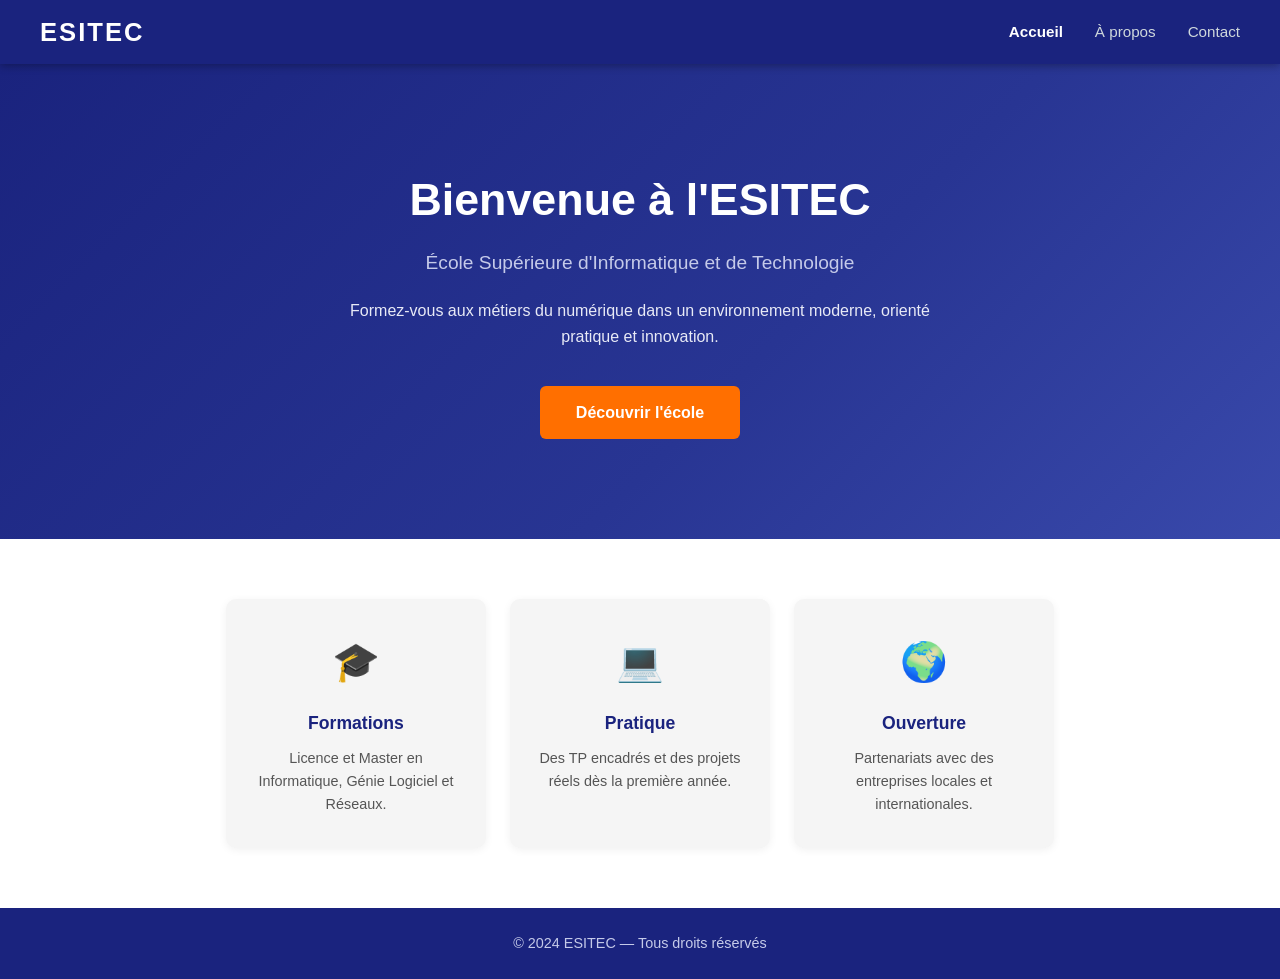
==== index.html @ 2715758f "initialisation du projet et ajout des fichiers du site" ====
<!DOCTYPE html>
<html lang="fr">
<head>
  <meta charset="UTF-8" />
  <meta name="viewport" content="width=device-width, initial-scale=1.0"/>
  <title>ESITEC — Accueil</title>
  <link rel="stylesheet" href="style.css" />
</head>
<body>

  <header>
    <nav>
      <div class="logo">ESITEC</div>
      <ul>
        <li><a href="index.html" class="active">Accueil</a></li>
        <li><a href="about.html">À propos</a></li>
        <li><a href="contact.html">Contact</a></li>
      </ul>
    </nav>
  </header>

  <main>
    <section class="hero">
      <h1>Bienvenue à l'ESITEC</h1>
      <p class="subtitle">École Supérieure d'Informatique et de Technologie</p>
      <p class="description">
        Formez-vous aux métiers du numérique dans un environnement moderne,
        orienté pratique et innovation.
      </p>
      <a href="about.html" class="btn">Découvrir l'école</a>
    </section>

    <section class="features">
      <div class="card">
        <span class="icon">🎓</span>
        <h3>Formations</h3>
        <p>Licence et Master en Informatique, Génie Logiciel et Réseaux.</p>
      </div>
      <div class="card">
        <span class="icon">💻</span>
        <h3>Pratique</h3>
        <p>Des TP encadrés et des projets réels dès la première année.</p>
      </div>
      <div class="card">
        <span class="icon">🌍</span>
        <h3>Ouverture</h3>
        <p>Partenariats avec des entreprises locales et internationales.</p>
      </div>
    </section>
  </main>

  <footer>
    <p>&copy; 2024 ESITEC — Tous droits réservés</p>
  </footer>

</body>
</html>
---- style.css ----
/* =============================================
   ESITEC — Feuille de style principale
   Q2 : modifier background-color du header
        #1a237e  →  #006064
   ============================================= */

* { margin: 0; padding: 0; box-sizing: border-box; }

body {
  font-family: 'Segoe UI', Tahoma, Geneva, Verdana, sans-serif;
  color: #333;
  background-color: #f9f9f9;
  line-height: 1.6;
}

/* ── Navigation ── */
header {
  background-color: #1a237e;  /* Q2 : changer cette valeur */
  padding: 0 40px;
  position: sticky;
  top: 0;
  z-index: 100;
  box-shadow: 0 2px 8px rgba(0,0,0,0.3);
}

nav {
  display: flex;
  justify-content: space-between;
  align-items: center;
  height: 64px;
}

.logo {
  font-size: 1.6rem;
  font-weight: 700;
  color: #ffffff;
  letter-spacing: 2px;
}

nav ul { list-style: none; display: flex; gap: 32px; }
nav ul li a { color: #cfd8dc; text-decoration: none; font-size: 0.95rem; transition: color 0.2s; }
nav ul li a:hover, nav ul li a.active { color: #ffffff; font-weight: 600; }

/* ── Hero ── */
.hero {
  background: linear-gradient(135deg, #1a237e 0%, #283593 60%, #3949ab 100%);
  color: white;
  text-align: center;
  padding: 100px 40px;
}

.hero h1 { font-size: 2.8rem; margin-bottom: 12px; }
.hero .subtitle { font-size: 1.2rem; color: #c5cae9; margin-bottom: 20px; }
.hero .description { max-width: 600px; margin: 0 auto 36px; font-size: 1rem; color: #e8eaf6; }

.btn {
  display: inline-block;
  background-color: #ff6f00;
  color: white;
  padding: 14px 36px;
  border-radius: 6px;
  text-decoration: none;
  font-weight: 600;
  font-size: 1rem;
  transition: background-color 0.2s;
}
.btn:hover { background-color: #e65100; }

/* ── Cards ── */
.features {
  display: flex;
  gap: 24px;
  padding: 60px 40px;
  justify-content: center;
  flex-wrap: wrap;
  background: #ffffff;
}

.card {
  background: #f5f5f5;
  border-radius: 10px;
  padding: 32px 28px;
  width: 260px;
  text-align: center;
  box-shadow: 0 2px 8px rgba(0,0,0,0.06);
  transition: transform 0.2s;
}
.card:hover { transform: translateY(-4px); }
.card .icon { font-size: 2.4rem; display: block; margin-bottom: 16px; }
.card h3 { font-size: 1.1rem; color: #1a237e; margin-bottom: 10px; }
.card p { font-size: 0.9rem; color: #555; }

/* ── Pages internes ── */
.page-hero { background-color: #1a237e; color: white; text-align: center; padding: 60px 40px; }
.page-hero h1 { font-size: 2.2rem; }
.page-hero p { color: #c5cae9; margin-top: 10px; }

.content { max-width: 800px; margin: 50px auto; padding: 0 40px; }
.content h2 { color: #1a237e; font-size: 1.5rem; margin: 32px 0 12px; border-left: 4px solid #ff6f00; padding-left: 12px; }
.content p { font-size: 1rem; color: #444; margin-bottom: 16px; }

/* ── Formulaire ── */
.form-group { margin-bottom: 20px; }
.form-group label { display: block; font-weight: 600; margin-bottom: 6px; color: #333; }
.form-group input, .form-group textarea {
  width: 100%; padding: 12px 16px;
  border: 1.5px solid #ccc; border-radius: 6px;
  font-size: 1rem; font-family: inherit;
  transition: border-color 0.2s;
}
.form-group input:focus, .form-group textarea:focus { outline: none; border-color: #1a237e; }
.form-group textarea { height: 130px; resize: vertical; }

/* ── Footer ── */
footer { background-color: #1a237e; color: #c5cae9; text-align: center; padding: 24px; font-size: 0.9rem; }
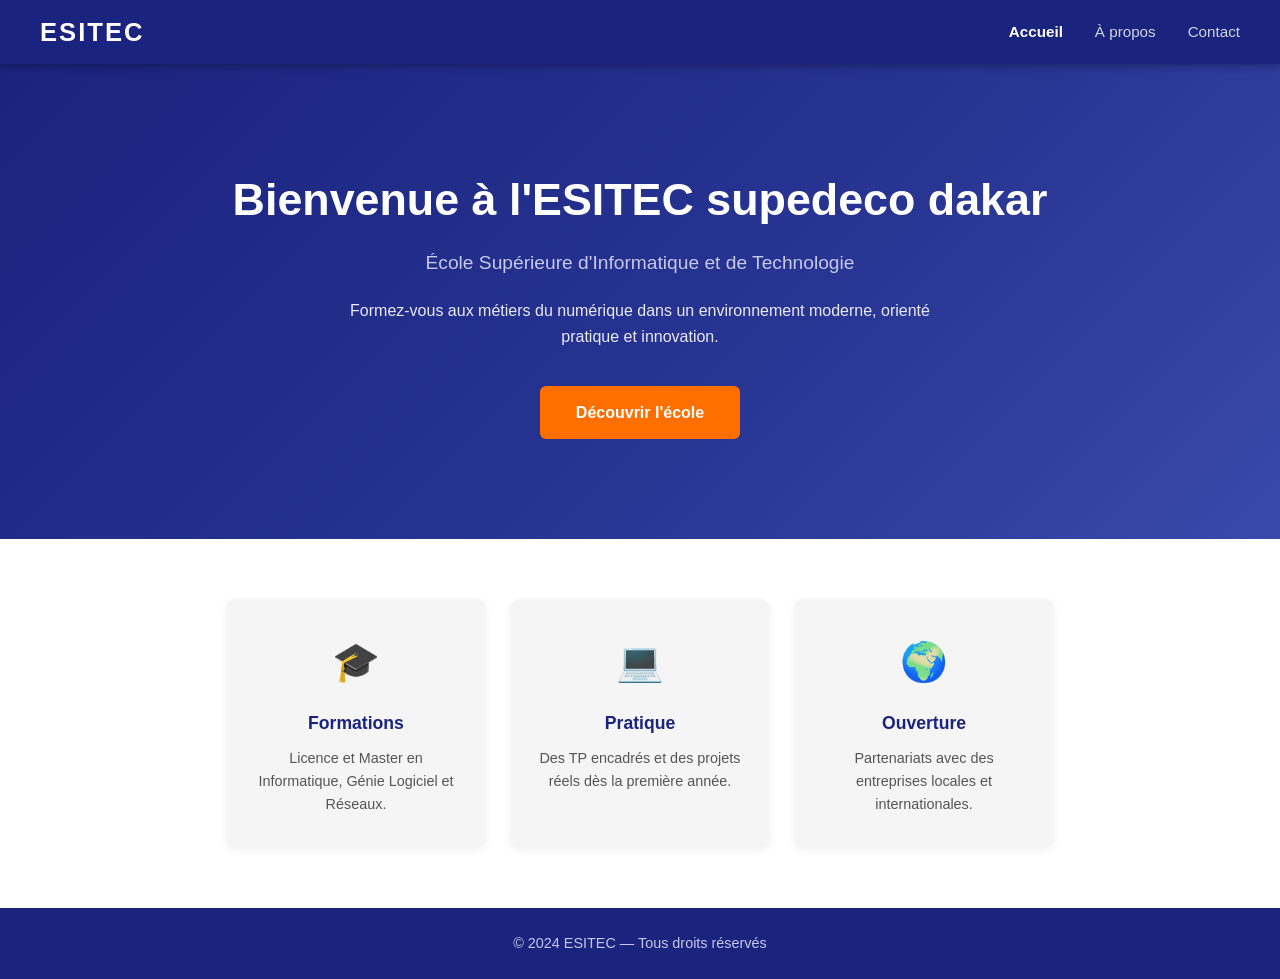
==== commit 3b7bc773: "mis a jour du titre" ====
--- a/index.html
+++ b/index.html
@@ -21,7 +21,7 @@
 
   <main>
     <section class="hero">
-      <h1>Bienvenue à l'ESITEC</h1>
+      <h1>Bienvenue à l'ESITEC supedeco dakar</h1>
       <p class="subtitle">École Supérieure d'Informatique et de Technologie</p>
       <p class="description">
         Formez-vous aux métiers du numérique dans un environnement moderne,
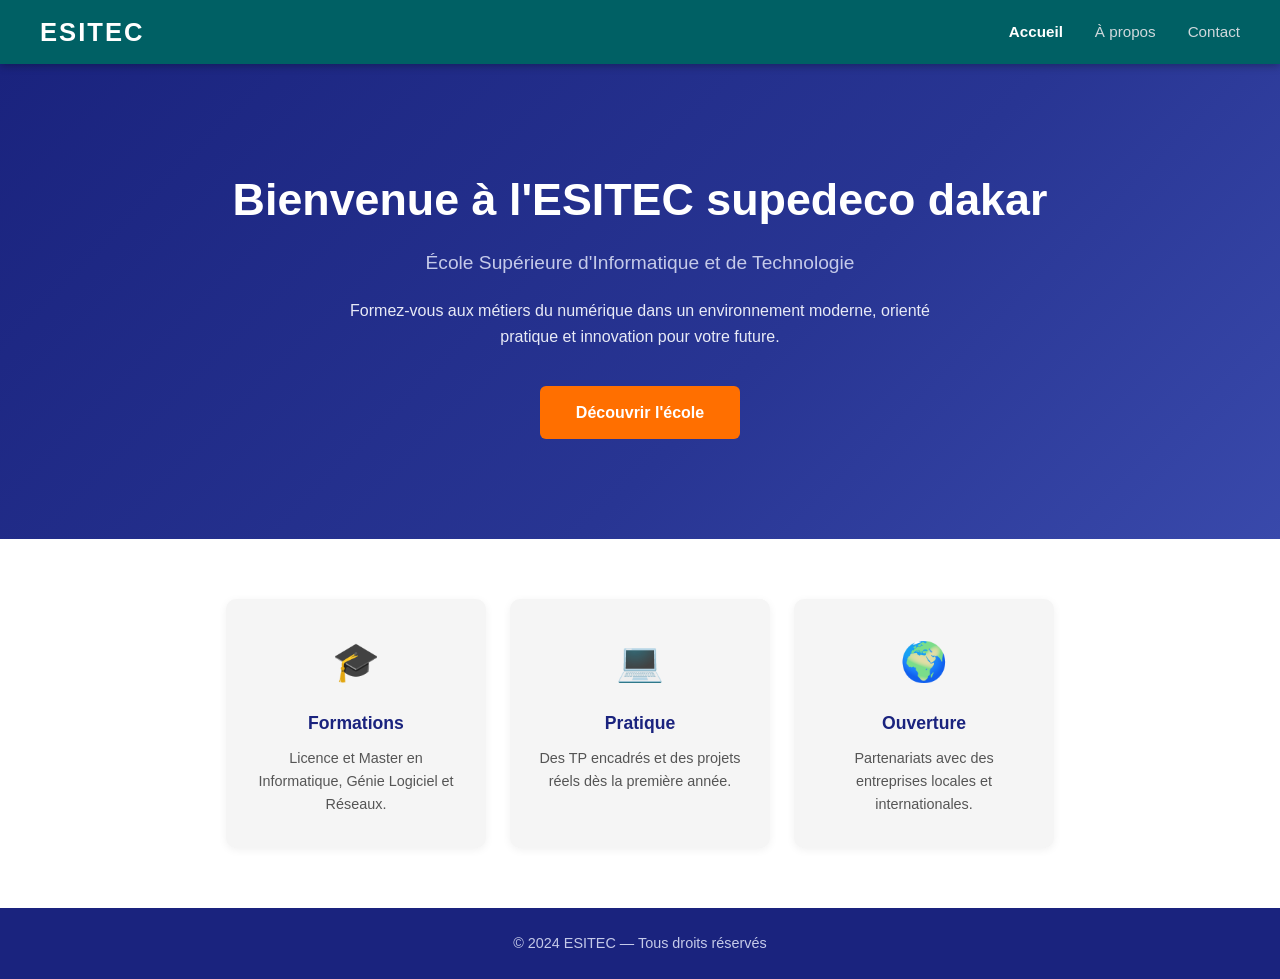
==== commit df808dbd: "mis ajour dans main" ====
--- a/index.html
+++ b/index.html
@@ -25,7 +25,7 @@
       <p class="subtitle">École Supérieure d'Informatique et de Technologie</p>
       <p class="description">
         Formez-vous aux métiers du numérique dans un environnement moderne,
-        orienté pratique et innovation.
+        orienté pratique et innovation pour votre future.
       </p>
       <a href="about.html" class="btn">Découvrir l'école</a>
     </section>
--- a/style.css
+++ b/style.css
@@ -15,7 +15,7 @@
 
 /* ── Navigation ── */
 header {
-  background-color: #1a237e;  /* Q2 : changer cette valeur */
+  background-color: #006064;  /* Q2 : changer cette valeur */
   padding: 0 40px;
   position: sticky;
   top: 0;
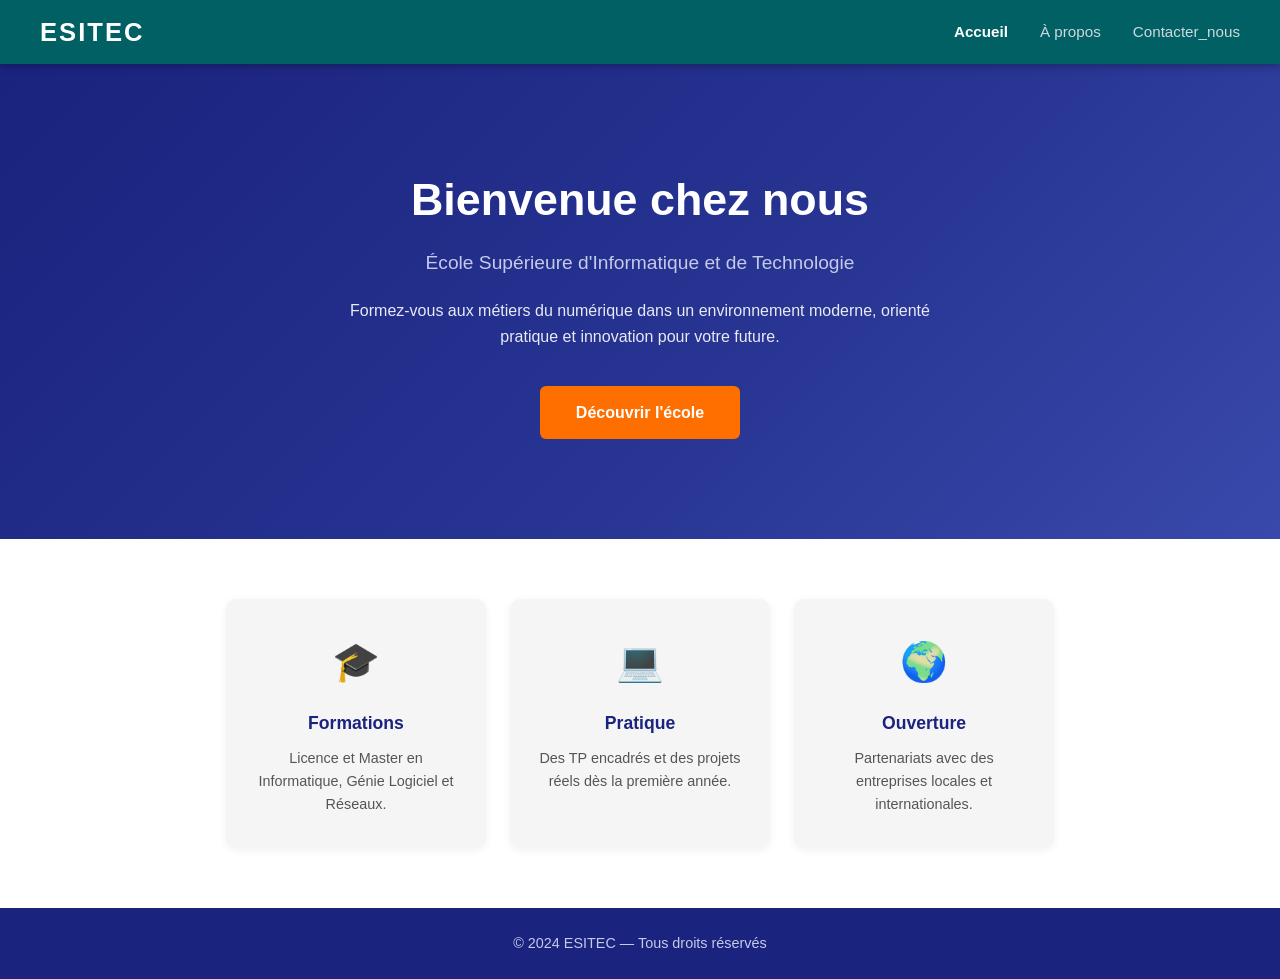
==== commit 3123da65: "modification sur contact.html" ====
--- a/index.html
+++ b/index.html
@@ -14,14 +14,14 @@
       <ul>
         <li><a href="index.html" class="active">Accueil</a></li>
         <li><a href="about.html">À propos</a></li>
-        <li><a href="contact.html">Contact</a></li>
+        <li><a href="contact.html">Contacter_nous</a></li>
       </ul>
     </nav>
   </header>
 
   <main>
     <section class="hero">
-      <h1>Bienvenue à l'ESITEC supedeco dakar</h1>
+      <h1>Bienvenue  chez nous</h1>
       <p class="subtitle">École Supérieure d'Informatique et de Technologie</p>
       <p class="description">
         Formez-vous aux métiers du numérique dans un environnement moderne,
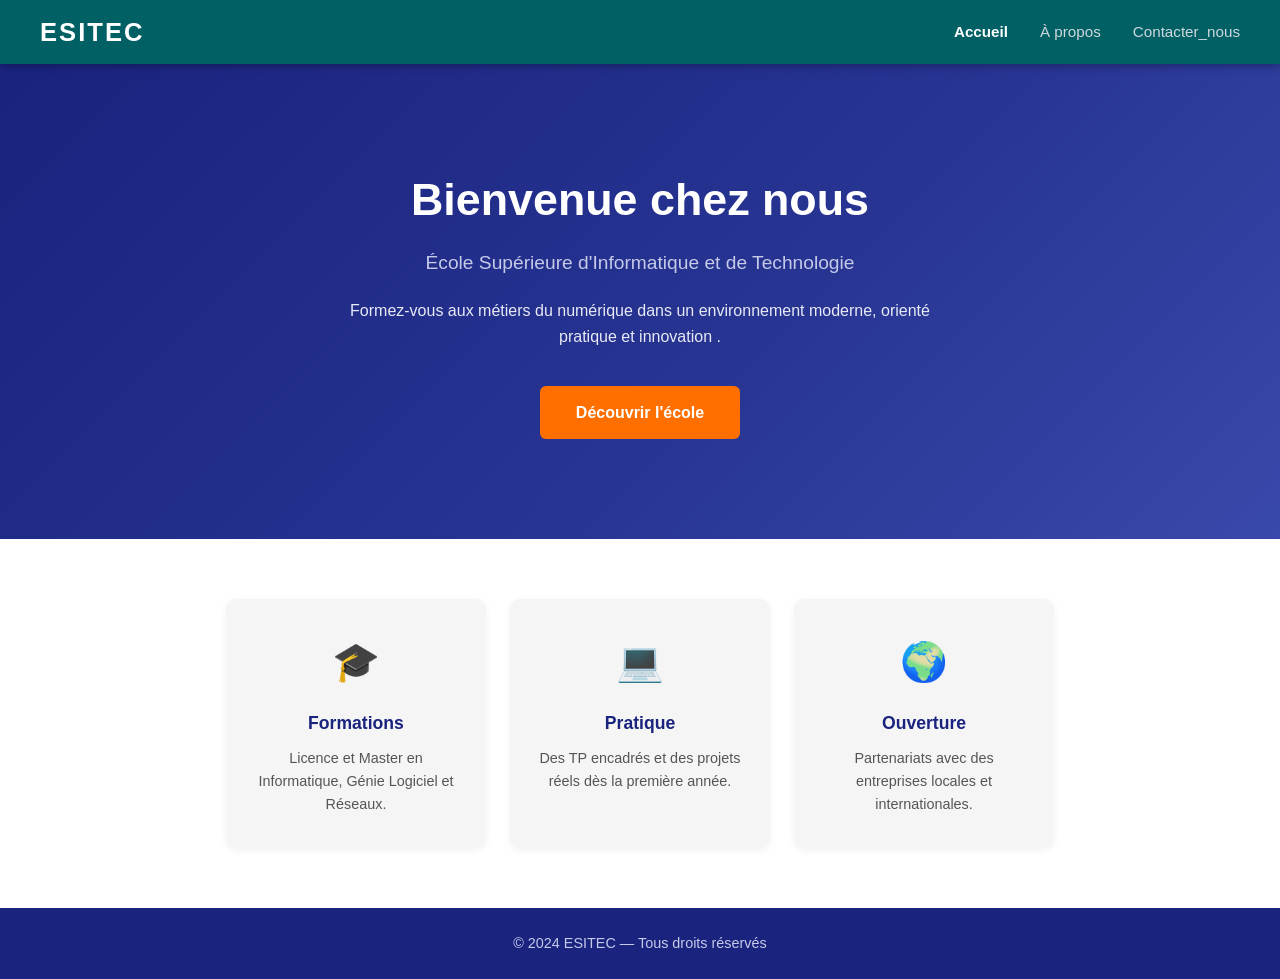
==== commit ba452a06: "modification sur index.html" ====
--- a/index.html
+++ b/index.html
@@ -25,7 +25,7 @@
       <p class="subtitle">École Supérieure d'Informatique et de Technologie</p>
       <p class="description">
         Formez-vous aux métiers du numérique dans un environnement moderne,
-        orienté pratique et innovation pour votre future.
+        orienté pratique et innovation .
       </p>
       <a href="about.html" class="btn">Découvrir l'école</a>
     </section>
